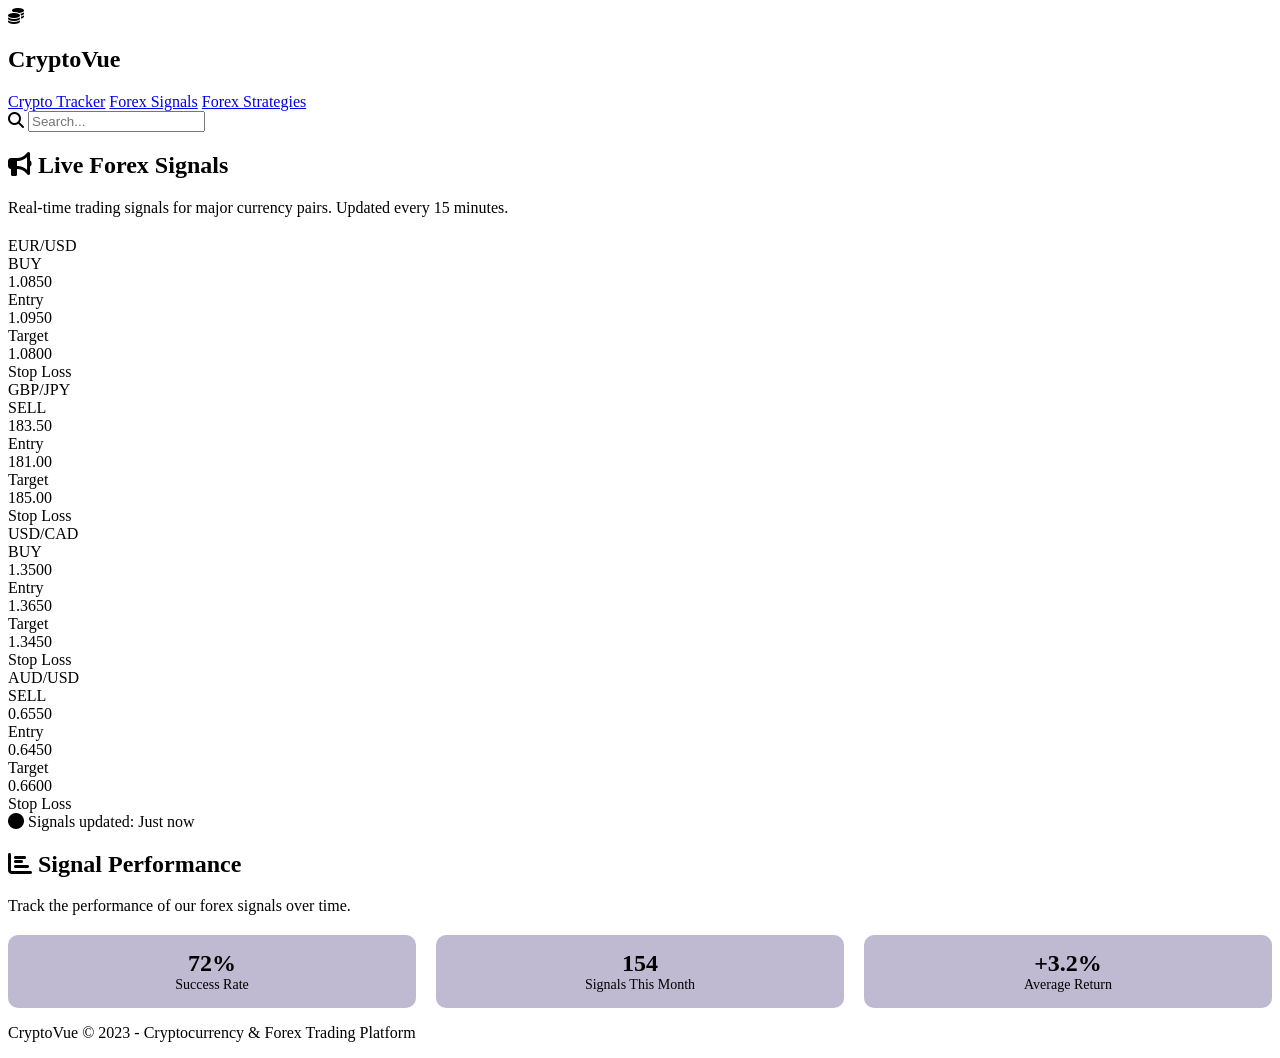
==== forex-signals.html @ 2995aa6f "Add files via upload" ====
<!DOCTYPE html>
<html lang="en">
<head>
  <meta charset="UTF-8">
  <meta name="viewport" content="width=device-width, initial-scale=1.0">
  <title>CryptoVue - Forex Signals</title>
  <link rel="stylesheet" href="https://cdnjs.cloudflare.com/ajax/libs/font-awesome/6.4.0/css/all.min.css">
  <link rel="stylesheet" href="styles.css">
</head>
<body>
  <div class="container">
    <nav>
      <div class="logo">
        <i class="fas fa-coins"></i>
        <h1>CryptoVue</h1>
      </div>
      <div class="nav-links">
        <a href="index.html">Crypto Tracker</a>
        <a href="forex-signals.html" class="active">Forex Signals</a>
        <a href="forex-strategies.html">Forex Strategies</a>
      </div>
      <div class="search-bar">
        <i class="fas fa-search"></i>
        <input type="text" placeholder="Search...">
      </div>
    </nav>

    <!-- Forex Signals Page -->
    <div id="forex-signals" class="page-content active">
      <div class="card">
        <h2 class="section-title"><i class="fas fa-bullhorn"></i> Live Forex Signals</h2>
        <p style="margin-bottom: 20px; color: var(--text-secondary);">Real-time trading signals for major currency pairs. Updated every 15 minutes.</p>
        
        <div id="signalsList">
          <div class="signal-item">
            <div class="signal-pair">EUR/USD</div>
            <div class="signal-direction signal-buy">BUY</div>
            <div class="signal-details">
              <div class="signal-detail">
                <div class="signal-value">1.0850</div>
                <div class="signal-label">Entry</div>
              </div>
              <div class="signal-detail">
                <div class="signal-value">1.0950</div>
                <div class="signal-label">Target</div>
              </div>
              <div class="signal-detail">
                <div class="signal-value">1.0800</div>
                <div class="signal-label">Stop Loss</div>
              </div>
            </div>
          </div>
          
          <div class="signal-item">
            <div class="signal-pair">GBP/JPY</div>
            <div class="signal-direction signal-sell">SELL</div>
            <div class="signal-details">
              <div class="signal-detail">
                <div class="signal-value">183.50</div>
                <div class="signal-label">Entry</div>
              </div>
              <div class="signal-detail">
                <div class="signal-value">181.00</div>
                <div class="signal-label">Target</div>
              </div>
              <div class="signal-detail">
                <div class="signal-value">185.00</div>
                <div class="signal-label">Stop Loss</div>
              </div>
            </div>
          </div>
          
          <div class="signal-item">
            <div class="signal-pair">USD/CAD</div>
            <div class="signal-direction signal-buy">BUY</div>
            <div class="signal-details">
              <div class="signal-detail">
                <div class="signal-value">1.3500</div>
                <div class="signal-label">Entry</div>
              </div>
              <div class="signal-detail">
                <div class="signal-value">1.3650</div>
                <div class="signal-label">Target</div>
              </div>
              <div class="signal-detail">
                <div class="signal-value">1.3450</div>
                <div class="signal-label">Stop Loss</div>
              </div>
            </div>
          </div>
          
          <div class="signal-item">
            <div class="signal-pair">AUD/USD</div>
            <div class="signal-direction signal-sell">SELL</div>
            <div class="signal-details">
              <div class="signal-detail">
                <div class="signal-value">0.6550</div>
                <div class="signal-label">Entry</div>
              </div>
              <div class="signal-detail">
                <div class="signal-value">0.6450</div>
                <div class="signal-label">Target</div>
              </div>
              <div class="signal-detail">
                <div class="signal-value">0.6600</div>
                <div class="signal-label">Stop Loss</div>
              </div>
            </div>
          </div>
        </div>
        
        <div class="api-status">
          <i class="fas fa-circle online"></i>
          <span>Signals updated: Just now</span>
        </div>
      </div>
      
      <div class="card">
        <h2 class="section-title"><i class="fas fa-chart-bar"></i> Signal Performance</h2>
        <p style="margin-bottom: 20px; color: var(--text-secondary);">Track the performance of our forex signals over time.</p>
        
        <div style="display: grid; grid-template-columns: repeat(auto-fit, minmax(200px, 1fr)); gap: 20px;">
          <div style="text-align: center; padding: 15px; background: rgba(45, 27, 105, 0.3); border-radius: 10px;">
            <div style="font-size: 24px; font-weight: bold; color: var(--positive);">72%</div>
            <div style="font-size: 14px; color: var(--text-secondary);">Success Rate</div>
          </div>
          <div style="text-align: center; padding: 15px; background: rgba(45, 27, 105, 0.3); border-radius: 10px;">
            <div style="font-size: 24px; font-weight: bold; color: var(--accent-light);">154</div>
            <div style="font-size: 14px; color: var(--text-secondary);">Signals This Month</div>
          </div>
          <div style="text-align: center; padding: 15px; background: rgba(45, 27, 105, 0.3); border-radius: 10px;">
            <div style="font-size: 24px; font-weight: bold; color: var(--positive);">+3.2%</div>
            <div style="font-size: 14px; color: var(--text-secondary);">Average Return</div>
          </div>
        </div>
      </div>
    </div>

    <footer>
      <p>CryptoVue &copy; 2023 - Cryptocurrency & Forex Trading Platform</p>
    </footer>
  </div>
</body>
</html>
---- styles.css ----
<CSS content omitted here due to length - already given above>
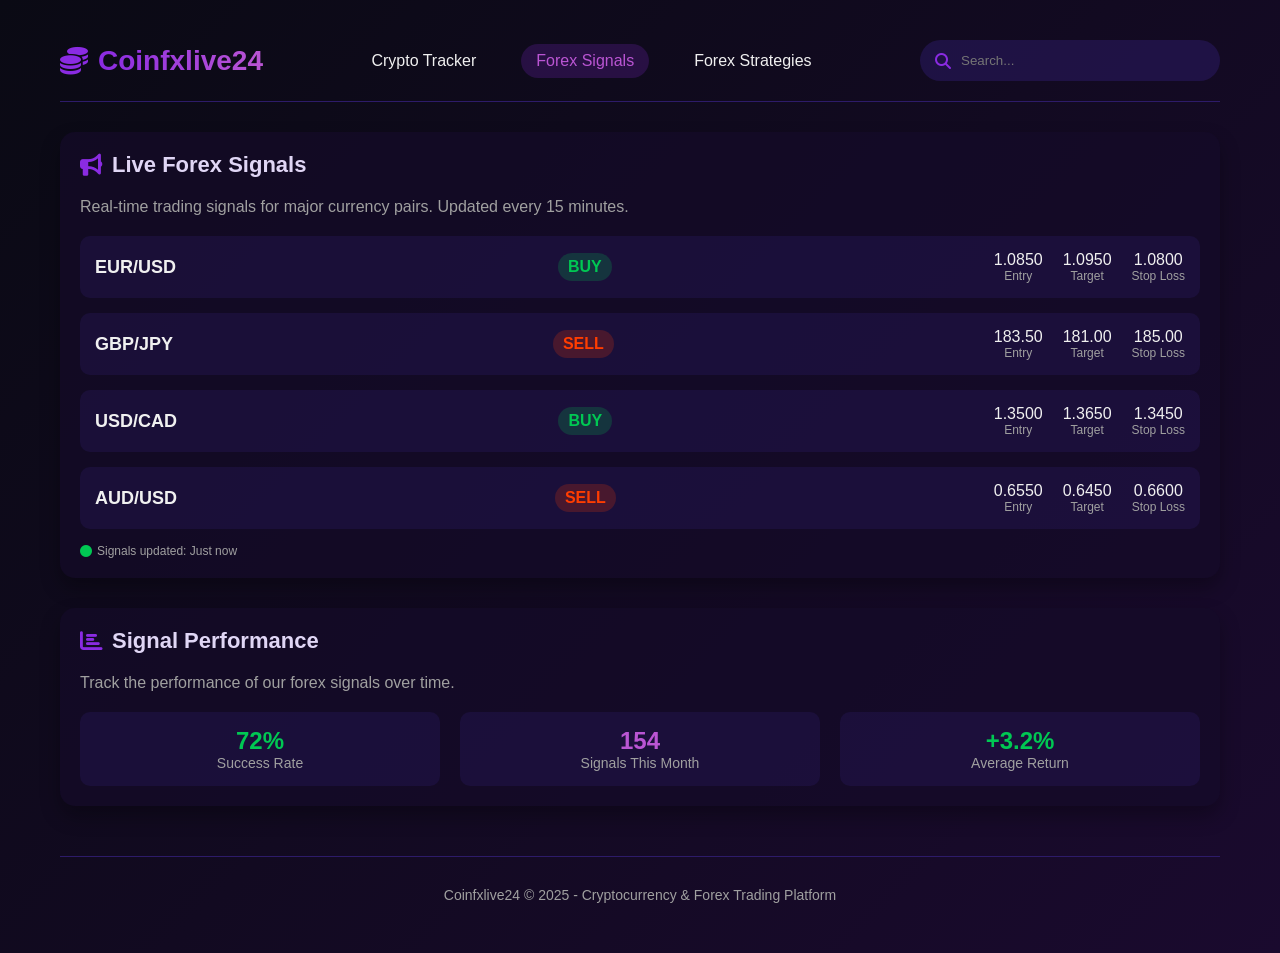
==== commit c916754c: "Update forex-signals.html" ====
--- a/forex-signals.html
+++ b/forex-signals.html
@@ -3,7 +3,7 @@
 <head>
   <meta charset="UTF-8">
   <meta name="viewport" content="width=device-width, initial-scale=1.0">
-  <title>CryptoVue - Forex Signals</title>
+  <title>Coinfxlive24 - Forex Signals</title>
   <link rel="stylesheet" href="https://cdnjs.cloudflare.com/ajax/libs/font-awesome/6.4.0/css/all.min.css">
   <link rel="stylesheet" href="styles.css">
 </head>
@@ -12,7 +12,7 @@
     <nav>
       <div class="logo">
         <i class="fas fa-coins"></i>
-        <h1>CryptoVue</h1>
+        <h1>Coinfxlive24</h1>
       </div>
       <div class="nav-links">
         <a href="index.html">Crypto Tracker</a>
@@ -137,7 +137,7 @@
     </div>
 
     <footer>
-      <p>CryptoVue &copy; 2023 - Cryptocurrency & Forex Trading Platform</p>
+      <p>Coinfxlive24 &copy; 2025 - Cryptocurrency & Forex Trading Platform</p>
     </footer>
   </div>
 </body>
--- a/styles.css
+++ b/styles.css
@@ -1 +1,485 @@
-<CSS content omitted here due to length - already given above>+:root {
+    --primary-bg: #0a0a14;
+    --secondary-bg: #1a0a2e;
+    --accent-purple: #8a2be2;
+    --accent-light: #ba55d3;
+    --text-primary: #f0f0f0;
+    --text-secondary: #a0a0a0;
+    --positive: #00c853;
+    --negative: #ff3d00;
+    --card-bg: rgba(20, 10, 40, 0.7);
+    --border-color: #2d1b69;
+}
+
+* {
+    margin: 0;
+    padding: 0;
+    box-sizing: border-box;
+    font-family: 'Segoe UI', Tahoma, Geneva, Verdana, sans-serif;
+}
+
+body {
+    background-color: var(--primary-bg);
+    color: var(--text-primary);
+    min-height: 100vh;
+    background: linear-gradient(135deg, var(--primary-bg) 0%, var(--secondary-bg) 100%);
+}
+
+.container {
+    max-width: 1200px;
+    margin: 0 auto;
+    padding: 20px;
+}
+
+/* Navigation */
+nav {
+    display: flex;
+    justify-content: space-between;
+    align-items: center;
+    padding: 20px 0;
+    border-bottom: 1px solid var(--border-color);
+    margin-bottom: 30px;
+    flex-wrap: wrap;
+}
+
+.logo {
+    display: flex;
+    align-items: center;
+    gap: 10px;
+}
+
+.logo i {
+    font-size: 28px;
+    color: var(--accent-purple);
+}
+
+.logo h1 {
+    font-size: 28px;
+    background: linear-gradient(90deg, var(--accent-purple), var(--accent-light));
+    -webkit-background-clip: text;
+    -webkit-text-fill-color: transparent;
+    font-weight: 700;
+}
+
+.nav-links {
+    display: flex;
+    gap: 30px;
+}
+
+.nav-links a {
+    color: var(--text-primary);
+    text-decoration: none;
+    padding: 8px 15px;
+    border-radius: 20px;
+    transition: all 0.3s ease;
+    font-weight: 500;
+}
+
+.nav-links a:hover, .nav-links a.active {
+    background: rgba(138, 43, 226, 0.2);
+    color: var(--accent-light);
+}
+
+.search-bar {
+    display: flex;
+    align-items: center;
+    background: rgba(45, 27, 105, 0.5);
+    border-radius: 30px;
+    padding: 8px 15px;
+    width: 300px;
+}
+
+.search-bar input {
+    background: transparent;
+    border: none;
+    color: var(--text-primary);
+    width: 100%;
+    padding: 5px 10px;
+    outline: none;
+}
+
+.search-bar i {
+    color: var(--accent-purple);
+}
+
+/* Page Content */
+.page-content {
+    display: none;
+}
+
+.page-content.active {
+    display: block;
+}
+
+/* Stats Bar */
+.stats-bar {
+    display: flex;
+    justify-content: space-between;
+    background: rgba(45, 27, 105, 0.3);
+    border-radius: 12px;
+    padding: 15px 20px;
+    margin-bottom: 30px;
+    flex-wrap: wrap;
+    gap: 15px;
+}
+
+.stat-item {
+    text-align: center;
+}
+
+.stat-value {
+    font-size: 20px;
+    font-weight: 700;
+    color: var(--accent-light);
+}
+
+.stat-label {
+    font-size: 12px;
+    color: var(--text-secondary);
+}
+
+/* Main Content */
+.main-content {
+    display: grid;
+    grid-template-columns: 2fr 1fr;
+    gap: 30px;
+}
+
+@media (max-width: 768px) {
+    .main-content {
+        grid-template-columns: 1fr;
+    }
+    
+    .search-bar {
+        width: 100%;
+        margin-top: 15px;
+    }
+    
+    nav {
+        flex-direction: column;
+        align-items: flex-start;
+    }
+    
+    .nav-links {
+        margin-top: 15px;
+        width: 100%;
+        justify-content: space-between;
+    }
+}
+
+/* Cards */
+.card {
+    background: var(--card-bg);
+    border-radius: 15px;
+    padding: 20px;
+    box-shadow: 0 10px 20px rgba(0, 0, 0, 0.3);
+    margin-bottom: 30px;
+}
+
+.section-title {
+    font-size: 22px;
+    margin-bottom: 20px;
+    color: #e0d6f5;
+    display: flex;
+    align-items: center;
+    gap: 10px;
+}
+
+.section-title i {
+    color: var(--accent-purple);
+}
+
+/* Crypto Table */
+table {
+    width: 100%;
+    border-collapse: collapse;
+}
+
+th {
+    text-align: left;
+    padding: 15px 10px;
+    border-bottom: 1px solid var(--border-color);
+    color: var(--accent-light);
+    font-weight: 600;
+}
+
+td {
+    padding: 15px 10px;
+    border-bottom: 1px solid var(--border-color);
+}
+
+.coin-info {
+    display: flex;
+    align-items: center;
+    gap: 10px;
+}
+
+.coin-icon {
+    width: 30px;
+    height: 30px;
+    border-radius: 50%;
+    background: var(--border-color);
+    display: flex;
+    align-items: center;
+    justify-content: center;
+    font-weight: bold;
+}
+
+.positive {
+    color: var(--positive);
+}
+
+.negative {
+    color: var(--negative);
+}
+
+/* Watchlist */
+.watchlist-item {
+    display: flex;
+    align-items: center;
+    justify-content: space-between;
+    padding: 10px 0;
+    border-bottom: 1px solid var(--border-color);
+}
+
+.watchlist-coin {
+    display: flex;
+    align-items: center;
+    gap: 10px;
+}
+
+/* News */
+.news-item {
+    display: flex;
+    gap: 15px;
+    margin-bottom: 15px;
+    padding-bottom: 15px;
+    border-bottom: 1px solid var(--border-color);
+}
+
+.news-item:last-child {
+    margin-bottom: 0;
+    padding-bottom: 0;
+    border-bottom: none;
+}
+
+.news-content h4 {
+    margin-bottom: 5px;
+    color: #e0d6f5;
+}
+
+.news-content p {
+    font-size: 14px;
+    color: var(--text-secondary);
+}
+
+/* Chart */
+.chart-container {
+    height: 40px;
+    position: relative;
+}
+
+.chart {
+    height: 100%;
+    display: flex;
+    align-items: flex-end;
+    gap: 3px;
+}
+
+.chart-bar {
+    flex: 1;
+    background: linear-gradient(to top, var(--accent-purple), var(--accent-light));
+    border-radius: 2px 2px 0 0;
+    min-height: 5px;
+}
+
+/* Forex Signals */
+.signal-item {
+    display: flex;
+    justify-content: space-between;
+    align-items: center;
+    padding: 15px;
+    border-radius: 10px;
+    background: rgba(45, 27, 105, 0.3);
+    margin-bottom: 15px;
+    transition: transform 0.2s;
+}
+
+.signal-item:hover {
+    transform: translateY(-3px);
+    background: rgba(45, 27, 105, 0.5);
+}
+
+.signal-pair {
+    font-size: 18px;
+    font-weight: bold;
+}
+
+.signal-direction {
+    padding: 5px 10px;
+    border-radius: 20px;
+    font-weight: bold;
+}
+
+.signal-buy {
+    background: rgba(0, 200, 83, 0.2);
+    color: var(--positive);
+}
+
+.signal-sell {
+    background: rgba(255, 61, 0, 0.2);
+    color: var(--negative);
+}
+
+.signal-details {
+    display: flex;
+    gap: 20px;
+}
+
+.signal-detail {
+    text-align: center;
+}
+
+.signal-label {
+    font-size: 12px;
+    color: var(--text-secondary);
+}
+
+/* Forex Strategies */
+.strategy-grid {
+    display: grid;
+    grid-template-columns: repeat(auto-fill, minmax(300px, 1fr));
+    gap: 20px;
+}
+
+.strategy-card {
+    background: rgba(45, 27, 105, 0.3);
+    border-radius: 10px;
+    padding: 20px;
+    transition: transform 0.3s;
+}
+
+.strategy-card:hover {
+    transform: translateY(-5px);
+    background: rgba(45, 27, 105, 0.5);
+}
+
+.strategy-title {
+    font-size: 18px;
+    margin-bottom: 10px;
+    color: var(--accent-light);
+}
+
+.strategy-meta {
+    display: flex;
+    justify-content: space-between;
+    font-size: 12px;
+    color: var(--text-secondary);
+    margin-bottom: 15px;
+}
+
+.strategy-difficulty {
+    display: inline-block;
+    padding: 3px 8px;
+    border-radius: 10px;
+    font-size: 10px;
+    font-weight: bold;
+}
+
+.difficulty-beginner {
+    background: rgba(0, 200, 83, 0.2);
+    color: var(--positive);
+}
+
+.difficulty-intermediate {
+    background: rgba(255, 193, 7, 0.2);
+    color: #ffc107;
+}
+
+.difficulty-advanced {
+    background: rgba(255, 61, 0, 0.2);
+    color: var(--negative);
+}
+
+.strategy-description {
+    font-size: 14px;
+    color: var(--text-secondary);
+    margin-bottom: 15px;
+}
+
+.strategy-tags {
+    display: flex;
+    flex-wrap: wrap;
+    gap: 5px;
+}
+
+.tag {
+    background: rgba(138, 43, 226, 0.2);
+    color: var(--accent-light);
+    padding: 3px 8px;
+    border-radius: 10px;
+    font-size: 10px;
+}
+
+/* Buttons */
+.refresh-btn {
+    background: linear-gradient(90deg, var(--accent-purple), var(--accent-light));
+    border: none;
+    color: white;
+    padding: 8px 15px;
+    border-radius: 20px;
+    cursor: pointer;
+    display: flex;
+    align-items: center;
+    gap: 5px;
+    margin-left: auto;
+    transition: transform 0.2s;
+}
+
+.refresh-btn:hover {
+    transform: scale(1.05);
+}
+
+.refresh-btn:active {
+    transform: scale(0.95);
+}
+
+/* Status Indicators */
+.api-status {
+    display: flex;
+    align-items: center;
+    gap: 5px;
+    font-size: 12px;
+    margin-top: 10px;
+    color: var(--text-secondary);
+}
+
+.online {
+    color: var(--positive);
+}
+
+/* Loading and Error States */
+.loading {
+    text-align: center;
+    padding: 20px;
+    color: var(--accent-light);
+}
+
+.error {
+    text-align: center;
+    padding: 20px;
+    color: var(--negative);
+    background: rgba(255, 61, 0, 0.1);
+    border-radius: 10px;
+    margin-top: 20px;
+}
+
+/* Footer */
+footer {
+    text-align: center;
+    padding: 30px 0;
+    margin-top: 50px;
+    color: var(--text-secondary);
+    font-size: 14px;
+    border-top: 1px solid var(--border-color);
+}
